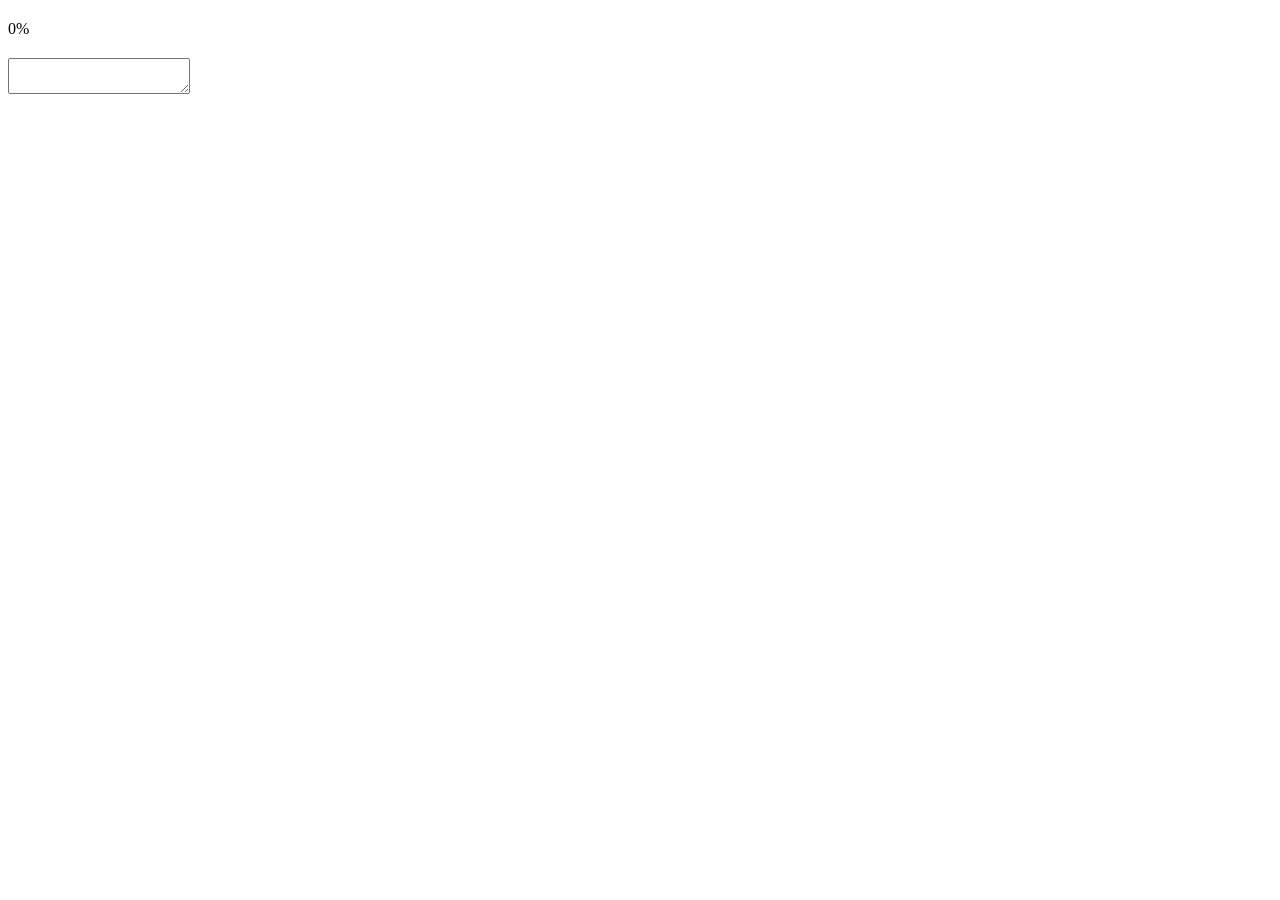
==== index.html @ c480bc1c "Add content-driven page structure" ====
<!doctype html>
<html lang="en">
<head>
  <meta charset="utf-8">
  <meta name="viewport" content="width=device-width, initial-scale=1">
  <title>Japan Diary</title>
  <link rel="stylesheet" href="styles.css">
</head>
<body>
  <main class="shell">
    <header class="topbar">
      <div class="brand" id="brand"></div>
      <nav class="nav" id="nav"></nav>
    </header>

    <section class="hero">
      <div>
        <div class="eyebrow" id="eyebrow"></div>
        <h1 id="heroTitle"></h1>
        <p class="lead" id="heroLead"></p>
      </div>
      <div class="hero-stack">
        <div class="polaroid">
          <div class="photo" id="heroPhoto"></div>
          <div class="caption" id="heroCaption"></div>
        </div>
        <div class="note">
          <b id="noteTitle"></b>
          <span id="noteText"></span>
        </div>
        <div class="stamp" id="stamp"></div>
      </div>
    </section>

    <section>
      <div class="progress-card">
        <div>
          <strong id="progressLabel"></strong>
          <div class="progress-track"><div id="progressFill" class="progress-fill"></div></div>
        </div>
        <div id="progressNum" class="progress-num">0%</div>
      </div>
    </section>

    <section id="weeks" class="divider">
      <div class="section-head">
        <h2 id="weeksTitle"></h2>
        <p id="weeksIntro"></p>
      </div>
      <div class="week-grid" id="weeksGrid"></div>
    </section>

    <section id="wishlist" class="divider">
      <div class="section-head">
        <h2 id="wishlistTitle"></h2>
        <p id="wishlistIntro"></p>
      </div>
      <div class="grid-2" id="wishlistGrid"></div>
    </section>

    <section id="routine" class="divider">
      <div class="section-head">
        <h2 id="routineTitle"></h2>
        <p id="routineIntro"></p>
      </div>
      <div class="card"><div class="routine" id="routineGrid"></div></div>
    </section>

    <section id="vlog" class="divider">
      <div class="section-head">
        <h2 id="vlogTitle"></h2>
        <p id="vlogIntro"></p>
      </div>
      <div class="vlog-layout">
        <div class="vlog-cover">
          <small id="vlogCoverSmall"></small>
          <h3 id="vlogCoverTitle"></h3>
          <p id="vlogCoverText"></p>
        </div>
        <div class="card">
          <h3 id="shotsTitle"></h3>
          <p id="shotsIntro"></p>
          <div class="shot-grid" id="shotGrid"></div>
        </div>
      </div>
    </section>

    <section id="work" class="divider">
      <div class="section-head">
        <h2 id="workTitle"></h2>
        <p id="workIntro"></p>
      </div>
      <div class="grid-2" id="workGrid"></div>
    </section>

    <section id="notes" class="divider">
      <div class="section-head">
        <h2 id="notesTitle"></h2>
        <p id="notesIntro"></p>
      </div>
      <div class="card">
        <textarea id="dailyNotes"></textarea>
        <div class="tiny" id="notesHint"></div>
      </div>
    </section>

    <footer class="footer">
      <span id="footerLeft"></span>
      <span id="footerRight"></span>
    </footer>
  </main>

  <script src="content.js"></script>
  <script src="app.js"></script>
</body>
</html>
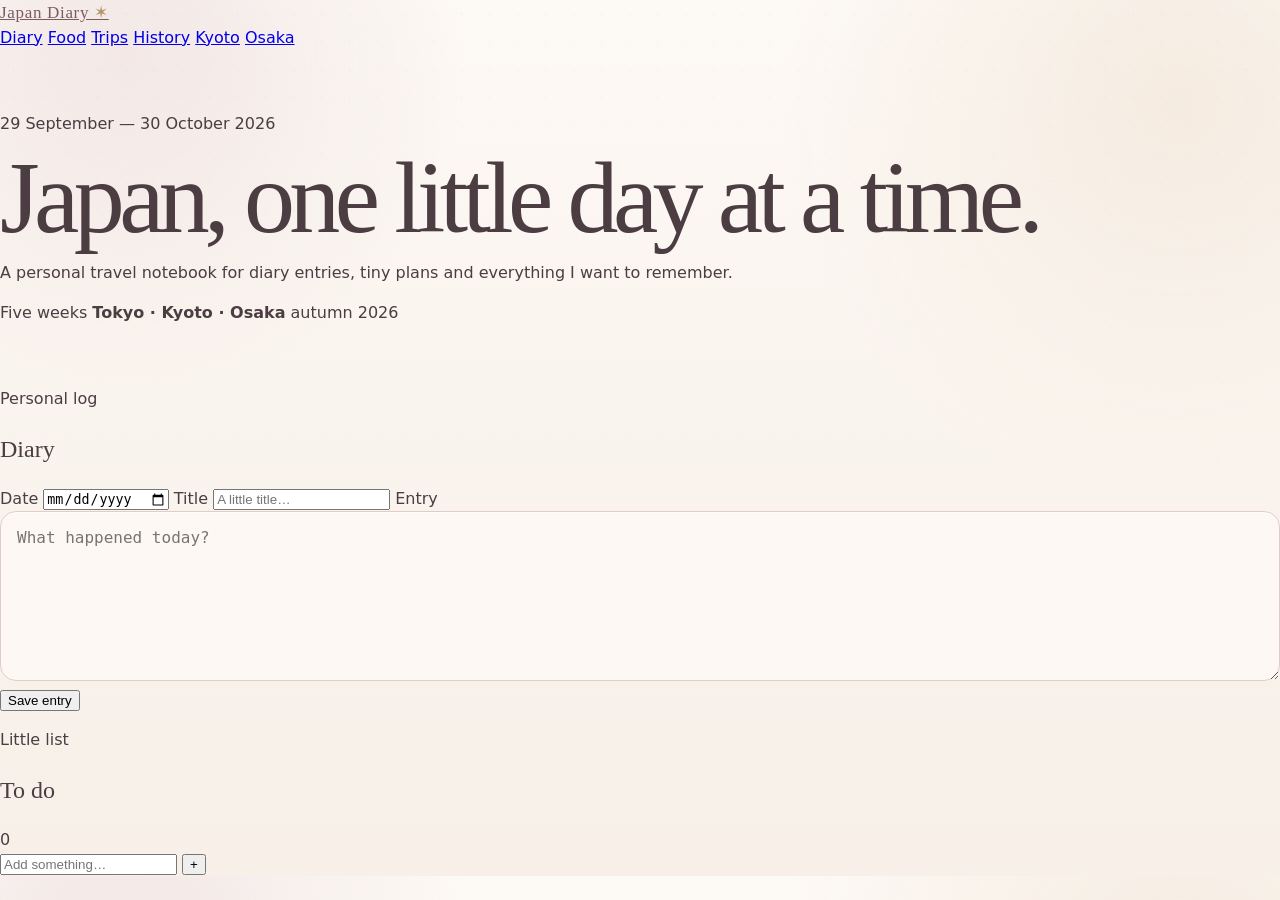
==== commit ba87d731: "Rebuild homepage as diary and todo hub" ====
--- a/index.html
+++ b/index.html
@@ -6,111 +6,79 @@
   <title>Japan Diary</title>
   <link rel="stylesheet" href="styles.css">
 </head>
-<body>
-  <main class="shell">
-    <header class="topbar">
-      <div class="brand" id="brand"></div>
-      <nav class="nav" id="nav"></nav>
-    </header>
+<body data-page="home">
+  <header class="site-header">
+    <a class="brand" href="index.html">Japan Diary <span>✶</span></a>
+    <nav class="site-nav" aria-label="Main navigation">
+      <a class="active" href="index.html">Diary</a>
+      <a href="pages/food.html">Food</a>
+      <a href="pages/trips.html">Trips</a>
+      <a href="pages/history.html">History</a>
+      <a href="pages/kyoto.html">Kyoto</a>
+      <a href="pages/osaka.html">Osaka</a>
+    </nav>
+  </header>
 
-    <section class="hero">
+  <main class="page-shell">
+    <section class="home-hero">
       <div>
-        <div class="eyebrow" id="eyebrow"></div>
-        <h1 id="heroTitle"></h1>
-        <p class="lead" id="heroLead"></p>
+        <p class="kicker">29 September — 30 October 2026</p>
+        <h1>Japan, one little day at a time.</h1>
+        <p class="intro">A personal travel notebook for diary entries, tiny plans and everything I want to remember.</p>
       </div>
-      <div class="hero-stack">
-        <div class="polaroid">
-          <div class="photo" id="heroPhoto"></div>
-          <div class="caption" id="heroCaption"></div>
-        </div>
-        <div class="note">
-          <b id="noteTitle"></b>
-          <span id="noteText"></span>
-        </div>
-        <div class="stamp" id="stamp"></div>
-      </div>
+      <aside class="vintage-note">
+        <span class="note-label">Five weeks</span>
+        <strong>Tokyo · Kyoto · Osaka</strong>
+        <span class="note-small">autumn 2026</span>
+      </aside>
     </section>
 
-    <section>
-      <div class="progress-card">
-        <div>
-          <strong id="progressLabel"></strong>
-          <div class="progress-track"><div id="progressFill" class="progress-fill"></div></div>
+    <section class="home-grid">
+      <article class="paper-card">
+        <div class="section-heading compact">
+          <div>
+            <p class="kicker">Personal log</p>
+            <h2>Diary</h2>
+          </div>
         </div>
-        <div id="progressNum" class="progress-num">0%</div>
-      </div>
+
+        <form id="diaryForm" class="editor-form">
+          <label>
+            Date
+            <input id="diaryDate" type="date" required>
+          </label>
+          <label>
+            Title
+            <input id="diaryTitle" type="text" placeholder="A little title…" required>
+          </label>
+          <label>
+            Entry
+            <textarea id="diaryText" placeholder="What happened today?" required></textarea>
+          </label>
+          <button class="button" type="submit">Save entry</button>
+        </form>
+
+        <div id="diaryEntries" class="entry-list" aria-live="polite"></div>
+      </article>
+
+      <aside class="paper-card todo-panel">
+        <div class="section-heading compact">
+          <div>
+            <p class="kicker">Little list</p>
+            <h2>To do</h2>
+          </div>
+          <span id="todoCount" class="counter">0</span>
+        </div>
+
+        <form id="todoForm" class="inline-form">
+          <input id="todoInput" type="text" placeholder="Add something…" required>
+          <button class="icon-button" type="submit" aria-label="Add todo">+</button>
+        </form>
+        <div id="todoList" class="todo-list" aria-live="polite"></div>
+      </aside>
     </section>
-
-    <section id="weeks" class="divider">
-      <div class="section-head">
-        <h2 id="weeksTitle"></h2>
-        <p id="weeksIntro"></p>
-      </div>
-      <div class="week-grid" id="weeksGrid"></div>
-    </section>
-
-    <section id="wishlist" class="divider">
-      <div class="section-head">
-        <h2 id="wishlistTitle"></h2>
-        <p id="wishlistIntro"></p>
-      </div>
-      <div class="grid-2" id="wishlistGrid"></div>
-    </section>
-
-    <section id="routine" class="divider">
-      <div class="section-head">
-        <h2 id="routineTitle"></h2>
-        <p id="routineIntro"></p>
-      </div>
-      <div class="card"><div class="routine" id="routineGrid"></div></div>
-    </section>
-
-    <section id="vlog" class="divider">
-      <div class="section-head">
-        <h2 id="vlogTitle"></h2>
-        <p id="vlogIntro"></p>
-      </div>
-      <div class="vlog-layout">
-        <div class="vlog-cover">
-          <small id="vlogCoverSmall"></small>
-          <h3 id="vlogCoverTitle"></h3>
-          <p id="vlogCoverText"></p>
-        </div>
-        <div class="card">
-          <h3 id="shotsTitle"></h3>
-          <p id="shotsIntro"></p>
-          <div class="shot-grid" id="shotGrid"></div>
-        </div>
-      </div>
-    </section>
-
-    <section id="work" class="divider">
-      <div class="section-head">
-        <h2 id="workTitle"></h2>
-        <p id="workIntro"></p>
-      </div>
-      <div class="grid-2" id="workGrid"></div>
-    </section>
-
-    <section id="notes" class="divider">
-      <div class="section-head">
-        <h2 id="notesTitle"></h2>
-        <p id="notesIntro"></p>
-      </div>
-      <div class="card">
-        <textarea id="dailyNotes"></textarea>
-        <div class="tiny" id="notesHint"></div>
-      </div>
-    </section>
-
-    <footer class="footer">
-      <span id="footerLeft"></span>
-      <span id="footerRight"></span>
-    </footer>
   </main>
 
-  <script src="content.js"></script>
-  <script src="app.js"></script>
+  <script src="site.js"></script>
 </body>
 </html>
--- a/styles.css
+++ b/styles.css
@@ -0,0 +1,467 @@
+:root {
+    --paper: #faf4ee;
+    --paper-2: #f3e6db;
+    --rose-powder: #d8bcc1;
+    --rose-dust: #c79ea7;
+    --rose-deep: #9d6e78;
+    --mauve-brown: #7c5c64;
+    --ink: #4b3d42;
+    --muted: #8b777b;
+    --gold: #b59667;
+    --line: #dfcec7;
+    --white: rgba(255,255,255,.72);
+    --shadow: 0 18px 42px rgba(105, 77, 83, .10);
+  }
+
+  * { box-sizing: border-box; }
+  html { scroll-behavior: smooth; }
+
+  body {
+    margin: 0;
+    color: var(--ink);
+    background:
+      radial-gradient(circle at 10% 6%, rgba(216,188,193,.28), transparent 24%),
+      radial-gradient(circle at 92% 12%, rgba(245,235,224,.95), transparent 28%),
+      linear-gradient(180deg, #fdf9f5 0%, var(--paper) 48%, #f7efe8 100%);
+    font-family: "Inter", ui-sans-serif, system-ui, -apple-system, BlinkMacSystemFont, "Segoe UI", sans-serif;
+    line-height: 1.5;
+  }
+
+  body::before {
+    content: "";
+    position: fixed;
+    inset: 0;
+    pointer-events: none;
+    opacity: .18;
+    background-image:
+      radial-gradient(circle, rgba(124,92,100,.18) 1px, transparent 1.2px);
+    background-size: 28px 28px;
+    mask-image: linear-gradient(to bottom, black, transparent 70%);
+  }
+
+  .shell {
+    max-width: 1160px;
+    margin: 0 auto;
+    padding: 18px 20px 84px;
+    position: relative;
+    z-index: 1;
+  }
+
+  .topbar {
+    display: flex;
+    justify-content: space-between;
+    align-items: center;
+    gap: 16px;
+    padding: 14px 18px;
+    position: sticky;
+    top: 10px;
+    z-index: 20;
+    border: 1px solid var(--line);
+    border-radius: 20px;
+    background: rgba(250,244,238,.84);
+    backdrop-filter: blur(12px);
+    box-shadow: 0 10px 28px rgba(111, 86, 91, .06);
+  }
+
+  .brand {
+    font-family: Georgia, "Times New Roman", serif;
+    font-size: 17px;
+    letter-spacing: .04em;
+    color: var(--mauve-brown);
+  }
+
+  .brand span { color: var(--gold); }
+
+  .nav {
+    display: flex;
+    gap: 8px;
+    flex-wrap: wrap;
+  }
+
+  .nav a {
+    text-decoration: none;
+    color: var(--mauve-brown);
+    font-size: 12px;
+    padding: 8px 11px;
+    border-radius: 999px;
+    border: 1px solid rgba(223,206,199,.8);
+    background: rgba(255,255,255,.42);
+  }
+
+  .nav a:hover { background: rgba(255,255,255,.72); }
+
+  .hero {
+    padding: 60px 0 42px;
+    display: grid;
+    grid-template-columns: 1.16fr .84fr;
+    gap: 30px;
+    align-items: center;
+  }
+
+  .eyebrow {
+    display: inline-block;
+    color: var(--rose-deep);
+    font-size: 12px;
+    text-transform: uppercase;
+    letter-spacing: .2em;
+    font-weight: 700;
+  }
+
+  h1, h2, h3 {
+    font-family: Georgia, "Times New Roman", serif;
+    font-weight: 500;
+  }
+
+  h1 {
+    margin: 12px 0 18px;
+    font-size: clamp(58px, 8vw, 102px);
+    line-height: .90;
+    letter-spacing: -.055em;
+    color: var(--ink);
+  }
+
+  h1 em { font-style: italic; color: var(--rose-deep); }
+
+  .lead {
+    max-width: 650px;
+    font-size: clamp(17px, 2vw, 21px);
+    color: #6d5c61;
+  }
+
+  .hero-stack { position: relative; min-height: 420px; }
+
+  .polaroid,
+  .note {
+    position: absolute;
+    border: 1px solid var(--line);
+    background: rgba(255,255,255,.82);
+    box-shadow: var(--shadow);
+  }
+
+  .polaroid {
+    width: 72%; right: 3%; top: 8px;
+    padding: 14px 14px 20px;
+    border-radius: 10px;
+    transform: rotate(3deg);
+  }
+
+  .photo {
+    height: 270px;
+    border-radius: 4px;
+    background:
+      linear-gradient(180deg, rgba(255,255,255,.15), rgba(112,84,90,.15)),
+      linear-gradient(145deg, #e9d3d3 0 26%, #f6ede5 26% 55%, #d7b0b6 55% 100%);
+    position: relative;
+    overflow: hidden;
+    filter: saturate(.85) contrast(.95);
+  }
+
+  .photo::before {
+    content: "";
+    position: absolute;
+    inset: 18px;
+    border: 1px solid rgba(255,255,255,.45);
+  }
+
+  .photo::after {
+    content: "Lorem ipsum";
+    position: absolute;
+    left: 50%; top: 50%;
+    transform: translate(-50%, -50%);
+    font-family: Georgia, serif;
+    font-style: italic;
+    color: rgba(255,255,255,.86);
+    font-size: 34px;
+    letter-spacing: .03em;
+  }
+
+  .caption {
+    margin-top: 12px;
+    text-align: center;
+    color: var(--mauve-brown);
+    font-family: Georgia, serif;
+    font-size: 15px;
+  }
+
+  .note {
+    width: 48%; left: 2%; bottom: 20px;
+    padding: 18px;
+    border-radius: 18px;
+    background: linear-gradient(180deg, #fffaf6, #f6e9e2);
+    transform: rotate(-5deg);
+  }
+
+  .note::before {
+    content: "";
+    position: absolute;
+    width: 70px; height: 20px;
+    top: -10px; left: 50%;
+    transform: translateX(-50%) rotate(-1deg);
+    background: rgba(201,182,162,.42);
+    border: 1px solid rgba(181,150,103,.28);
+  }
+
+  .note b {
+    display: block;
+    margin-bottom: 6px;
+    color: var(--rose-deep);
+    font-family: Georgia, serif;
+    font-size: 20px;
+  }
+
+  .stamp {
+    position: absolute;
+    right: 0; bottom: 4px;
+    width: 90px; height: 90px;
+    border: 1px solid rgba(157,110,120,.35);
+    border-radius: 50%;
+    display: grid;
+    place-items: center;
+    color: rgba(157,110,120,.48);
+    font-family: Georgia, serif;
+    font-size: 22px;
+    transform: rotate(-11deg);
+  }
+
+  section { margin-top: 62px; scroll-margin-top: 90px; }
+
+  .section-head {
+    display: flex;
+    justify-content: space-between;
+    gap: 20px;
+    align-items: end;
+    margin-bottom: 22px;
+  }
+
+  .section-head h2 {
+    margin: 0;
+    font-size: clamp(36px, 5vw, 56px);
+    letter-spacing: -.04em;
+    color: var(--ink);
+  }
+
+  .section-head p { margin: 0; max-width: 460px; color: var(--muted); }
+
+  .divider { position: relative; padding-top: 28px; }
+
+  .divider::before {
+    content: "";
+    position: absolute;
+    left: 0; right: 0; top: 0;
+    height: 12px;
+    background: radial-gradient(circle at 6px 6px, rgba(199,158,167,.28) 4px, transparent 4.5px) repeat-x;
+    background-size: 24px 12px;
+    opacity: .85;
+  }
+
+  .progress-card {
+    display: grid;
+    grid-template-columns: 1fr auto;
+    gap: 18px;
+    align-items: center;
+    padding: 22px 24px;
+    border: 1px solid var(--line);
+    border-radius: 22px;
+    background: linear-gradient(180deg, rgba(255,255,255,.78), rgba(246,233,226,.66));
+    box-shadow: var(--shadow);
+  }
+
+  .progress-track {
+    height: 10px;
+    margin-top: 10px;
+    border-radius: 999px;
+    background: var(--paper-2);
+    overflow: hidden;
+    border: 1px solid rgba(223,206,199,.7);
+  }
+
+  .progress-fill {
+    height: 100%; width: 0%;
+    background: linear-gradient(90deg, var(--rose-powder), var(--rose-deep), var(--gold));
+    transition: width .2s ease;
+  }
+
+  .progress-num { font-family: Georgia, serif; font-size: 37px; color: var(--rose-deep); }
+
+  .week-grid { display: grid; grid-template-columns: repeat(5, 1fr); gap: 12px; }
+
+  .week {
+    min-height: 225px;
+    padding: 18px;
+    border: 1px solid var(--line);
+    border-radius: 18px;
+    background: linear-gradient(180deg, rgba(255,255,255,.72), rgba(246,233,226,.54));
+    box-shadow: 0 10px 24px rgba(115, 88, 94, .05);
+    position: relative;
+  }
+
+  .week::after {
+    content: "";
+    position: absolute;
+    left: 18px; right: 18px; bottom: 14px;
+    height: 1px;
+    background: linear-gradient(90deg, transparent, rgba(181,150,103,.55), transparent);
+  }
+
+  .week small { color: var(--rose-deep); font-size: 11px; letter-spacing: .12em; }
+  .week h3 { margin: 18px 0 10px; font-size: 25px; color: var(--mauve-brown); }
+  .week p { margin: 0; color: #6d5f63; font-size: 14px; }
+  .week em { display: block; margin-top: 24px; font-family: Georgia, serif; color: var(--gold); font-size: 15px; }
+
+  .grid-2 { display: grid; grid-template-columns: 1fr 1fr; gap: 18px; }
+
+  .card {
+    position: relative;
+    padding: 24px;
+    border: 1px solid var(--line);
+    border-radius: 22px;
+    background: rgba(255,255,255,.72);
+    box-shadow: var(--shadow);
+    overflow: hidden;
+  }
+
+  .card::before {
+    content: "";
+    position: absolute;
+    inset: 10px;
+    border: 1px solid rgba(223,206,199,.52);
+    border-radius: 14px;
+    pointer-events: none;
+  }
+
+  .card h3 { margin: 0 0 7px; font-size: 30px; color: var(--mauve-brown); }
+  .card > p { margin-top: 0; color: var(--muted); }
+
+  .task {
+    display: grid;
+    grid-template-columns: 30px 1fr;
+    gap: 10px;
+    align-items: start;
+    padding: 11px 0;
+    border-bottom: 1px solid rgba(223,206,199,.62);
+    position: relative;
+    z-index: 1;
+  }
+
+  .task:last-child { border-bottom: 0; }
+  .task input { width: 20px; height: 20px; accent-color: var(--rose-deep); margin-top: 2px; }
+  .task input:checked + label { text-decoration: line-through; color: #a39498; }
+
+  .pill {
+    display: inline-block;
+    margin-left: 6px;
+    padding: 2px 8px;
+    border-radius: 999px;
+    border: 1px solid rgba(216,188,193,.8);
+    background: rgba(216,188,193,.28);
+    color: var(--rose-deep);
+    font-size: 11px;
+  }
+
+  .add-row { display: flex; gap: 8px; margin-top: 14px; position: relative; z-index: 1; }
+
+  .add-row input, textarea {
+    border: 1px solid var(--line);
+    background: rgba(255,250,246,.84);
+    color: var(--ink);
+    box-shadow: inset 0 1px 0 rgba(255,255,255,.8);
+  }
+
+  .add-row input { flex: 1; min-width: 0; padding: 12px 13px; border-radius: 14px; }
+
+  .add-row button {
+    min-width: 46px;
+    padding: 0 14px;
+    border-radius: 14px;
+    border: 1px solid rgba(181,150,103,.44);
+    background: linear-gradient(180deg, #f4e7da, #ead8ca);
+    color: var(--mauve-brown);
+  }
+
+  .routine {
+    display: grid;
+    grid-template-columns: 122px 1fr;
+    border-top: 1px solid var(--line);
+    position: relative;
+    z-index: 1;
+  }
+
+  .routine > div { padding: 14px 0; border-bottom: 1px solid var(--line); }
+  .routine .time { color: var(--rose-deep); font-weight: 700; font-size: 13px; }
+  .routine .text { padding-left: 14px; }
+
+  .vlog-layout { display: grid; grid-template-columns: .82fr 1.18fr; gap: 18px; }
+
+  .vlog-cover {
+    min-height: 430px;
+    padding: 24px;
+    border-radius: 24px;
+    color: #fffaf6;
+    display: flex;
+    flex-direction: column;
+    justify-content: space-between;
+    background:
+      linear-gradient(180deg, rgba(102,73,80,.05), rgba(102,73,80,.34)),
+      linear-gradient(145deg, #d8bcc1 0 32%, #efe3d8 32% 60%, #b68a93 60% 100%);
+    box-shadow: var(--shadow);
+    position: relative;
+    overflow: hidden;
+  }
+
+  .vlog-cover::before {
+    content: "No. 05";
+    position: absolute;
+    top: 16px; right: 18px;
+    font-family: Georgia, serif;
+    font-style: italic;
+    color: rgba(255,255,255,.58);
+    font-size: 24px;
+  }
+
+  .vlog-cover h3 { margin: 0; font-size: clamp(42px, 6vw, 62px); line-height: .95; }
+  .vlog-cover small { text-transform: uppercase; letter-spacing: .18em; }
+  .vlog-cover p { max-width: 310px; margin-bottom: 0; font-size: 14px; }
+
+  .shot-grid { display: grid; grid-template-columns: repeat(2, 1fr); gap: 10px; }
+
+  .shot {
+    min-height: 114px;
+    padding: 15px;
+    border-radius: 14px;
+    border: 1px dashed rgba(199,158,167,.8);
+    background: linear-gradient(180deg, rgba(255,255,255,.72), rgba(246,233,226,.46));
+  }
+
+  .shot b { display: block; margin-bottom: 8px; font-family: Georgia, serif; font-size: 20px; color: var(--mauve-brown); }
+  .shot span { color: var(--muted); font-size: 13px; }
+
+  textarea { width: 100%; min-height: 170px; resize: vertical; border-radius: 16px; padding: 16px; font-size: 16px; }
+  .tiny { margin-top: 8px; color: var(--muted); font-size: 12px; }
+
+  .footer {
+    margin-top: 74px;
+    padding-top: 22px;
+    border-top: 1px solid var(--line);
+    display: flex;
+    justify-content: space-between;
+    gap: 20px;
+    color: var(--muted);
+    font-size: 12px;
+  }
+
+  @media (max-width: 900px) {
+    .hero, .grid-2, .vlog-layout { grid-template-columns: 1fr; }
+    .hero-stack { min-height: 390px; }
+    .week-grid { grid-template-columns: 1fr 1fr; }
+  }
+
+  @media (max-width: 600px) {
+    .topbar { position: static; flex-direction: column; align-items: flex-start; }
+    .week-grid, .shot-grid { grid-template-columns: 1fr; }
+    .section-head { flex-direction: column; align-items: flex-start; }
+    .progress-card { grid-template-columns: 1fr; }
+    .routine { grid-template-columns: 92px 1fr; }
+    .footer { flex-direction: column; }
+    .polaroid { width: 78%; right: 0; }
+    .note { width: 54%; left: 0; }
+  }
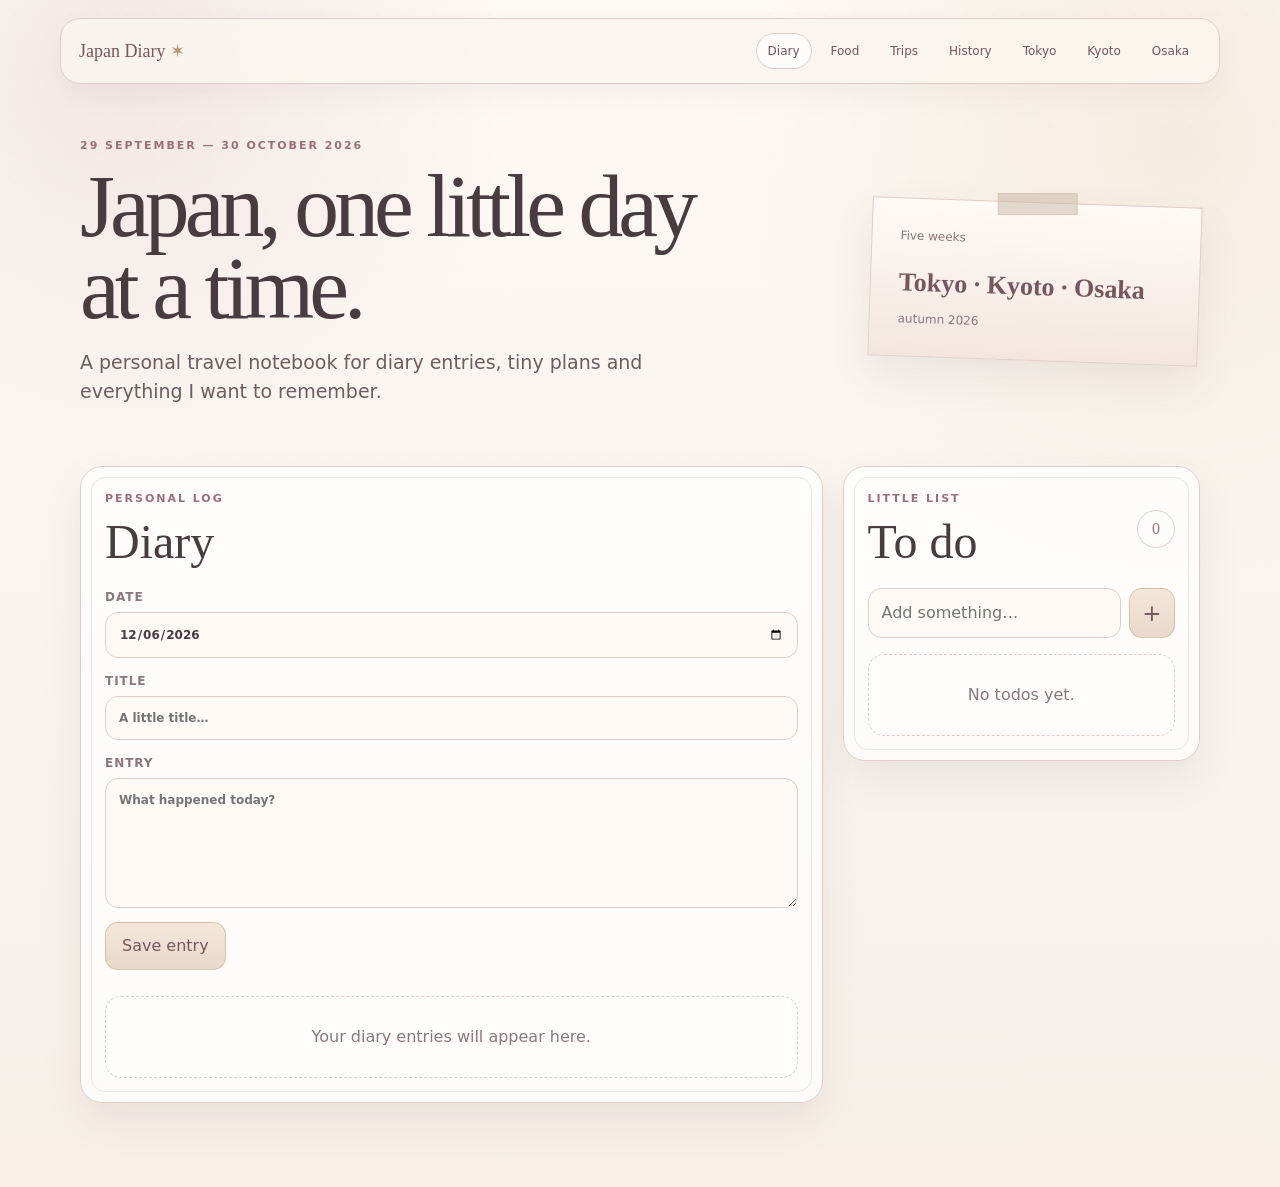
==== commit 43b2977b: "Add Tokyo to main navigation" ====
--- a/index.html
+++ b/index.html
@@ -14,6 +14,7 @@
       <a href="pages/food.html">Food</a>
       <a href="pages/trips.html">Trips</a>
       <a href="pages/history.html">History</a>
+      <a href="pages/tokyo.html">Tokyo</a>
       <a href="pages/kyoto.html">Kyoto</a>
       <a href="pages/osaka.html">Osaka</a>
     </nav>
--- a/styles.css
+++ b/styles.css
@@ -1,467 +1,43 @@
 :root {
-    --paper: #faf4ee;
-    --paper-2: #f3e6db;
-    --rose-powder: #d8bcc1;
-    --rose-dust: #c79ea7;
-    --rose-deep: #9d6e78;
-    --mauve-brown: #7c5c64;
-    --ink: #4b3d42;
-    --muted: #8b777b;
-    --gold: #b59667;
-    --line: #dfcec7;
-    --white: rgba(255,255,255,.72);
-    --shadow: 0 18px 42px rgba(105, 77, 83, .10);
-  }
-
-  * { box-sizing: border-box; }
-  html { scroll-behavior: smooth; }
-
-  body {
-    margin: 0;
-    color: var(--ink);
-    background:
-      radial-gradient(circle at 10% 6%, rgba(216,188,193,.28), transparent 24%),
-      radial-gradient(circle at 92% 12%, rgba(245,235,224,.95), transparent 28%),
-      linear-gradient(180deg, #fdf9f5 0%, var(--paper) 48%, #f7efe8 100%);
-    font-family: "Inter", ui-sans-serif, system-ui, -apple-system, BlinkMacSystemFont, "Segoe UI", sans-serif;
-    line-height: 1.5;
-  }
-
-  body::before {
-    content: "";
-    position: fixed;
-    inset: 0;
-    pointer-events: none;
-    opacity: .18;
-    background-image:
-      radial-gradient(circle, rgba(124,92,100,.18) 1px, transparent 1.2px);
-    background-size: 28px 28px;
-    mask-image: linear-gradient(to bottom, black, transparent 70%);
-  }
-
-  .shell {
-    max-width: 1160px;
-    margin: 0 auto;
-    padding: 18px 20px 84px;
-    position: relative;
-    z-index: 1;
-  }
-
-  .topbar {
-    display: flex;
-    justify-content: space-between;
-    align-items: center;
-    gap: 16px;
-    padding: 14px 18px;
-    position: sticky;
-    top: 10px;
-    z-index: 20;
-    border: 1px solid var(--line);
-    border-radius: 20px;
-    background: rgba(250,244,238,.84);
-    backdrop-filter: blur(12px);
-    box-shadow: 0 10px 28px rgba(111, 86, 91, .06);
-  }
-
-  .brand {
-    font-family: Georgia, "Times New Roman", serif;
-    font-size: 17px;
-    letter-spacing: .04em;
-    color: var(--mauve-brown);
-  }
-
-  .brand span { color: var(--gold); }
-
-  .nav {
-    display: flex;
-    gap: 8px;
-    flex-wrap: wrap;
-  }
-
-  .nav a {
-    text-decoration: none;
-    color: var(--mauve-brown);
-    font-size: 12px;
-    padding: 8px 11px;
-    border-radius: 999px;
-    border: 1px solid rgba(223,206,199,.8);
-    background: rgba(255,255,255,.42);
-  }
-
-  .nav a:hover { background: rgba(255,255,255,.72); }
-
-  .hero {
-    padding: 60px 0 42px;
-    display: grid;
-    grid-template-columns: 1.16fr .84fr;
-    gap: 30px;
-    align-items: center;
-  }
-
-  .eyebrow {
-    display: inline-block;
-    color: var(--rose-deep);
-    font-size: 12px;
-    text-transform: uppercase;
-    letter-spacing: .2em;
-    font-weight: 700;
-  }
-
-  h1, h2, h3 {
-    font-family: Georgia, "Times New Roman", serif;
-    font-weight: 500;
-  }
-
-  h1 {
-    margin: 12px 0 18px;
-    font-size: clamp(58px, 8vw, 102px);
-    line-height: .90;
-    letter-spacing: -.055em;
-    color: var(--ink);
-  }
-
-  h1 em { font-style: italic; color: var(--rose-deep); }
-
-  .lead {
-    max-width: 650px;
-    font-size: clamp(17px, 2vw, 21px);
-    color: #6d5c61;
-  }
-
-  .hero-stack { position: relative; min-height: 420px; }
-
-  .polaroid,
-  .note {
-    position: absolute;
-    border: 1px solid var(--line);
-    background: rgba(255,255,255,.82);
-    box-shadow: var(--shadow);
-  }
-
-  .polaroid {
-    width: 72%; right: 3%; top: 8px;
-    padding: 14px 14px 20px;
-    border-radius: 10px;
-    transform: rotate(3deg);
-  }
-
-  .photo {
-    height: 270px;
-    border-radius: 4px;
-    background:
-      linear-gradient(180deg, rgba(255,255,255,.15), rgba(112,84,90,.15)),
-      linear-gradient(145deg, #e9d3d3 0 26%, #f6ede5 26% 55%, #d7b0b6 55% 100%);
-    position: relative;
-    overflow: hidden;
-    filter: saturate(.85) contrast(.95);
-  }
-
-  .photo::before {
-    content: "";
-    position: absolute;
-    inset: 18px;
-    border: 1px solid rgba(255,255,255,.45);
-  }
-
-  .photo::after {
-    content: "Lorem ipsum";
-    position: absolute;
-    left: 50%; top: 50%;
-    transform: translate(-50%, -50%);
-    font-family: Georgia, serif;
-    font-style: italic;
-    color: rgba(255,255,255,.86);
-    font-size: 34px;
-    letter-spacing: .03em;
-  }
-
-  .caption {
-    margin-top: 12px;
-    text-align: center;
-    color: var(--mauve-brown);
-    font-family: Georgia, serif;
-    font-size: 15px;
-  }
-
-  .note {
-    width: 48%; left: 2%; bottom: 20px;
-    padding: 18px;
-    border-radius: 18px;
-    background: linear-gradient(180deg, #fffaf6, #f6e9e2);
-    transform: rotate(-5deg);
-  }
-
-  .note::before {
-    content: "";
-    position: absolute;
-    width: 70px; height: 20px;
-    top: -10px; left: 50%;
-    transform: translateX(-50%) rotate(-1deg);
-    background: rgba(201,182,162,.42);
-    border: 1px solid rgba(181,150,103,.28);
-  }
-
-  .note b {
-    display: block;
-    margin-bottom: 6px;
-    color: var(--rose-deep);
-    font-family: Georgia, serif;
-    font-size: 20px;
-  }
-
-  .stamp {
-    position: absolute;
-    right: 0; bottom: 4px;
-    width: 90px; height: 90px;
-    border: 1px solid rgba(157,110,120,.35);
-    border-radius: 50%;
-    display: grid;
-    place-items: center;
-    color: rgba(157,110,120,.48);
-    font-family: Georgia, serif;
-    font-size: 22px;
-    transform: rotate(-11deg);
-  }
-
-  section { margin-top: 62px; scroll-margin-top: 90px; }
-
-  .section-head {
-    display: flex;
-    justify-content: space-between;
-    gap: 20px;
-    align-items: end;
-    margin-bottom: 22px;
-  }
-
-  .section-head h2 {
-    margin: 0;
-    font-size: clamp(36px, 5vw, 56px);
-    letter-spacing: -.04em;
-    color: var(--ink);
-  }
-
-  .section-head p { margin: 0; max-width: 460px; color: var(--muted); }
-
-  .divider { position: relative; padding-top: 28px; }
-
-  .divider::before {
-    content: "";
-    position: absolute;
-    left: 0; right: 0; top: 0;
-    height: 12px;
-    background: radial-gradient(circle at 6px 6px, rgba(199,158,167,.28) 4px, transparent 4.5px) repeat-x;
-    background-size: 24px 12px;
-    opacity: .85;
-  }
-
-  .progress-card {
-    display: grid;
-    grid-template-columns: 1fr auto;
-    gap: 18px;
-    align-items: center;
-    padding: 22px 24px;
-    border: 1px solid var(--line);
-    border-radius: 22px;
-    background: linear-gradient(180deg, rgba(255,255,255,.78), rgba(246,233,226,.66));
-    box-shadow: var(--shadow);
-  }
-
-  .progress-track {
-    height: 10px;
-    margin-top: 10px;
-    border-radius: 999px;
-    background: var(--paper-2);
-    overflow: hidden;
-    border: 1px solid rgba(223,206,199,.7);
-  }
-
-  .progress-fill {
-    height: 100%; width: 0%;
-    background: linear-gradient(90deg, var(--rose-powder), var(--rose-deep), var(--gold));
-    transition: width .2s ease;
-  }
-
-  .progress-num { font-family: Georgia, serif; font-size: 37px; color: var(--rose-deep); }
-
-  .week-grid { display: grid; grid-template-columns: repeat(5, 1fr); gap: 12px; }
-
-  .week {
-    min-height: 225px;
-    padding: 18px;
-    border: 1px solid var(--line);
-    border-radius: 18px;
-    background: linear-gradient(180deg, rgba(255,255,255,.72), rgba(246,233,226,.54));
-    box-shadow: 0 10px 24px rgba(115, 88, 94, .05);
-    position: relative;
-  }
-
-  .week::after {
-    content: "";
-    position: absolute;
-    left: 18px; right: 18px; bottom: 14px;
-    height: 1px;
-    background: linear-gradient(90deg, transparent, rgba(181,150,103,.55), transparent);
-  }
-
-  .week small { color: var(--rose-deep); font-size: 11px; letter-spacing: .12em; }
-  .week h3 { margin: 18px 0 10px; font-size: 25px; color: var(--mauve-brown); }
-  .week p { margin: 0; color: #6d5f63; font-size: 14px; }
-  .week em { display: block; margin-top: 24px; font-family: Georgia, serif; color: var(--gold); font-size: 15px; }
-
-  .grid-2 { display: grid; grid-template-columns: 1fr 1fr; gap: 18px; }
-
-  .card {
-    position: relative;
-    padding: 24px;
-    border: 1px solid var(--line);
-    border-radius: 22px;
-    background: rgba(255,255,255,.72);
-    box-shadow: var(--shadow);
-    overflow: hidden;
-  }
-
-  .card::before {
-    content: "";
-    position: absolute;
-    inset: 10px;
-    border: 1px solid rgba(223,206,199,.52);
-    border-radius: 14px;
-    pointer-events: none;
-  }
-
-  .card h3 { margin: 0 0 7px; font-size: 30px; color: var(--mauve-brown); }
-  .card > p { margin-top: 0; color: var(--muted); }
-
-  .task {
-    display: grid;
-    grid-template-columns: 30px 1fr;
-    gap: 10px;
-    align-items: start;
-    padding: 11px 0;
-    border-bottom: 1px solid rgba(223,206,199,.62);
-    position: relative;
-    z-index: 1;
-  }
-
-  .task:last-child { border-bottom: 0; }
-  .task input { width: 20px; height: 20px; accent-color: var(--rose-deep); margin-top: 2px; }
-  .task input:checked + label { text-decoration: line-through; color: #a39498; }
-
-  .pill {
-    display: inline-block;
-    margin-left: 6px;
-    padding: 2px 8px;
-    border-radius: 999px;
-    border: 1px solid rgba(216,188,193,.8);
-    background: rgba(216,188,193,.28);
-    color: var(--rose-deep);
-    font-size: 11px;
-  }
-
-  .add-row { display: flex; gap: 8px; margin-top: 14px; position: relative; z-index: 1; }
-
-  .add-row input, textarea {
-    border: 1px solid var(--line);
-    background: rgba(255,250,246,.84);
-    color: var(--ink);
-    box-shadow: inset 0 1px 0 rgba(255,255,255,.8);
-  }
-
-  .add-row input { flex: 1; min-width: 0; padding: 12px 13px; border-radius: 14px; }
-
-  .add-row button {
-    min-width: 46px;
-    padding: 0 14px;
-    border-radius: 14px;
-    border: 1px solid rgba(181,150,103,.44);
-    background: linear-gradient(180deg, #f4e7da, #ead8ca);
-    color: var(--mauve-brown);
-  }
-
-  .routine {
-    display: grid;
-    grid-template-columns: 122px 1fr;
-    border-top: 1px solid var(--line);
-    position: relative;
-    z-index: 1;
-  }
-
-  .routine > div { padding: 14px 0; border-bottom: 1px solid var(--line); }
-  .routine .time { color: var(--rose-deep); font-weight: 700; font-size: 13px; }
-  .routine .text { padding-left: 14px; }
-
-  .vlog-layout { display: grid; grid-template-columns: .82fr 1.18fr; gap: 18px; }
-
-  .vlog-cover {
-    min-height: 430px;
-    padding: 24px;
-    border-radius: 24px;
-    color: #fffaf6;
-    display: flex;
-    flex-direction: column;
-    justify-content: space-between;
-    background:
-      linear-gradient(180deg, rgba(102,73,80,.05), rgba(102,73,80,.34)),
-      linear-gradient(145deg, #d8bcc1 0 32%, #efe3d8 32% 60%, #b68a93 60% 100%);
-    box-shadow: var(--shadow);
-    position: relative;
-    overflow: hidden;
-  }
-
-  .vlog-cover::before {
-    content: "No. 05";
-    position: absolute;
-    top: 16px; right: 18px;
-    font-family: Georgia, serif;
-    font-style: italic;
-    color: rgba(255,255,255,.58);
-    font-size: 24px;
-  }
-
-  .vlog-cover h3 { margin: 0; font-size: clamp(42px, 6vw, 62px); line-height: .95; }
-  .vlog-cover small { text-transform: uppercase; letter-spacing: .18em; }
-  .vlog-cover p { max-width: 310px; margin-bottom: 0; font-size: 14px; }
-
-  .shot-grid { display: grid; grid-template-columns: repeat(2, 1fr); gap: 10px; }
-
-  .shot {
-    min-height: 114px;
-    padding: 15px;
-    border-radius: 14px;
-    border: 1px dashed rgba(199,158,167,.8);
-    background: linear-gradient(180deg, rgba(255,255,255,.72), rgba(246,233,226,.46));
-  }
-
-  .shot b { display: block; margin-bottom: 8px; font-family: Georgia, serif; font-size: 20px; color: var(--mauve-brown); }
-  .shot span { color: var(--muted); font-size: 13px; }
-
-  textarea { width: 100%; min-height: 170px; resize: vertical; border-radius: 16px; padding: 16px; font-size: 16px; }
-  .tiny { margin-top: 8px; color: var(--muted); font-size: 12px; }
-
-  .footer {
-    margin-top: 74px;
-    padding-top: 22px;
-    border-top: 1px solid var(--line);
-    display: flex;
-    justify-content: space-between;
-    gap: 20px;
-    color: var(--muted);
-    font-size: 12px;
-  }
-
-  @media (max-width: 900px) {
-    .hero, .grid-2, .vlog-layout { grid-template-columns: 1fr; }
-    .hero-stack { min-height: 390px; }
-    .week-grid { grid-template-columns: 1fr 1fr; }
-  }
-
-  @media (max-width: 600px) {
-    .topbar { position: static; flex-direction: column; align-items: flex-start; }
-    .week-grid, .shot-grid { grid-template-columns: 1fr; }
-    .section-head { flex-direction: column; align-items: flex-start; }
-    .progress-card { grid-template-columns: 1fr; }
-    .routine { grid-template-columns: 92px 1fr; }
-    .footer { flex-direction: column; }
-    .polaroid { width: 78%; right: 0; }
-    .note { width: 54%; left: 0; }
-  }+  --paper:#faf4ee;
+  --paper-2:#f2e7df;
+  --powder:#d8bcc1;
+  --dust:#c79ea7;
+  --rose:#9d6e78;
+  --mauve:#76575f;
+  --ink:#493c40;
+  --muted:#8a777c;
+  --gold:#b59667;
+  --line:#dfcec7;
+  --white:rgba(255,255,255,.76);
+  --shadow:0 18px 42px rgba(105,77,83,.09);
+}
+*{box-sizing:border-box}
+html{scroll-behavior:smooth}
+body{margin:0;color:var(--ink);background:radial-gradient(circle at 10% 6%,rgba(216,188,193,.28),transparent 24%),radial-gradient(circle at 92% 12%,rgba(245,235,224,.95),transparent 28%),linear-gradient(180deg,#fdf9f5 0%,var(--paper) 48%,#f7efe8 100%);font-family:Inter,ui-sans-serif,system-ui,-apple-system,BlinkMacSystemFont,"Segoe UI",sans-serif;line-height:1.5;min-height:100vh}
+body:before{content:"";position:fixed;inset:0;pointer-events:none;opacity:.16;background-image:radial-gradient(circle,rgba(124,92,100,.18) 1px,transparent 1.2px);background-size:28px 28px;mask-image:linear-gradient(to bottom,black,transparent 72%)}
+a{color:inherit}
+button,input,textarea,select{font:inherit}
+button{cursor:pointer}
+.site-header{max-width:1160px;margin:18px auto 0;padding:14px 18px;display:flex;align-items:center;justify-content:space-between;gap:18px;position:sticky;top:10px;z-index:10;background:rgba(250,244,238,.9);backdrop-filter:blur(12px);border:1px solid var(--line);border-radius:20px;box-shadow:0 10px 28px rgba(111,86,91,.06)}
+.brand{font-family:Georgia,"Times New Roman",serif;text-decoration:none;font-size:18px;color:var(--mauve)}
+.brand span{color:var(--gold)}
+.site-nav{display:flex;gap:7px;flex-wrap:wrap}
+.site-nav a{text-decoration:none;font-size:12px;padding:8px 11px;border-radius:999px;color:var(--mauve);border:1px solid transparent}
+.site-nav a:hover,.site-nav a.active{background:rgba(255,255,255,.66);border-color:var(--line)}
+.page-shell{max-width:1160px;margin:0 auto;padding:54px 20px 84px;position:relative;z-index:1}
+.kicker{margin:0 0 10px;color:var(--rose);font-size:11px;font-weight:700;text-transform:uppercase;letter-spacing:.18em}
+h1,h2,h3{font-family:Georgia,"Times New Roman",serif;font-weight:500}
+h1{margin:0;font-size:clamp(52px,7vw,96px);line-height:.92;letter-spacing:-.055em}
+h2{margin:0;font-size:clamp(34px,4vw,48px);line-height:1}
+h3{margin:0;font-size:24px}.intro{max-width:650px;font-size:19px;color:#6d5c61}
+.home-hero,.page-hero{display:grid;grid-template-columns:1.25fr .75fr;gap:28px;align-items:center;margin-bottom:42px}.page-hero{grid-template-columns:1fr .55fr}
+.vintage-note{justify-self:end;width:min(100%,330px);padding:28px;border:1px solid var(--line);background:linear-gradient(180deg,#fffaf6,#f3e6df);box-shadow:var(--shadow);transform:rotate(2deg);position:relative}
+.vintage-note:before{content:"";position:absolute;width:78px;height:20px;top:-10px;left:50%;transform:translateX(-50%) rotate(-2deg);background:rgba(196,176,156,.45);border:1px solid rgba(181,150,103,.2)}
+.note-label,.note-small{display:block;color:var(--muted);font-size:12px}.vintage-note strong{display:block;margin:18px 0 8px;font-family:Georgia,serif;font-size:26px;color:var(--mauve)}
+.home-grid{display:grid;grid-template-columns:1.35fr .65fr;gap:20px;align-items:start}.paper-card{background:var(--white);border:1px solid var(--line);border-radius:22px;padding:24px;box-shadow:var(--shadow);position:relative}.paper-card:before{content:"";position:absolute;inset:10px;border:1px solid rgba(223,206,199,.48);border-radius:14px;pointer-events:none}.section-heading{display:flex;align-items:end;justify-content:space-between;gap:18px;margin-bottom:22px;position:relative;z-index:1}.section-heading.compact{align-items:center}.counter{display:grid;place-items:center;min-width:38px;height:38px;border-radius:50%;border:1px solid var(--line);color:var(--rose);font-family:Georgia,serif}
+.editor-form,.inline-form{position:relative;z-index:1}.editor-form{display:grid;gap:14px;margin-bottom:26px}.editor-form label{display:grid;gap:6px;font-size:12px;color:var(--muted);font-weight:700;text-transform:uppercase;letter-spacing:.08em}.editor-form input,.editor-form textarea,.inline-form input,.collection-form input,.collection-form textarea,.collection-form select{width:100%;border:1px solid var(--line);background:rgba(255,250,246,.9);border-radius:13px;padding:12px 13px;color:var(--ink)}textarea{min-height:130px;resize:vertical}.button,.icon-button,.small-button{border:1px solid rgba(181,150,103,.4);background:linear-gradient(180deg,#f4e7da,#ead8ca);color:var(--mauve);border-radius:13px;padding:11px 16px}.button{justify-self:start}.inline-form{display:grid;grid-template-columns:1fr 46px;gap:8px;margin-bottom:16px}.icon-button{padding:0;font-size:23px}.entry-list,.todo-list,.collection-list{position:relative;z-index:1;display:grid;gap:12px}.diary-entry,.todo-item,.collection-card{border:1px solid rgba(223,206,199,.78);background:rgba(255,255,255,.52);border-radius:15px;padding:16px}.diary-meta,.card-meta{font-size:11px;color:var(--rose);text-transform:uppercase;letter-spacing:.1em}.diary-entry h3,.collection-card h3{margin:6px 0 8px}.diary-entry p,.collection-card p{margin:0;color:#6d5f63;white-space:pre-wrap}.entry-actions,.card-actions{display:flex;justify-content:flex-end;margin-top:10px}.small-button{padding:6px 10px;font-size:11px;background:transparent}.todo-item{display:grid;grid-template-columns:22px 1fr auto;gap:10px;align-items:center;padding:11px 12px}.todo-item input{width:18px;height:18px;accent-color:var(--rose)}.todo-item.done span{text-decoration:line-through;color:#a39498}.delete-button{border:0;background:transparent;color:var(--muted);font-size:18px;padding:2px 6px}
+.page-index{display:grid;grid-template-columns:repeat(5,1fr);gap:12px;margin:34px 0 50px}.page-index a{text-decoration:none;padding:18px;border:1px solid var(--line);background:rgba(255,255,255,.55);border-radius:16px;font-family:Georgia,serif;color:var(--mauve);text-align:center}.page-index a:hover{background:rgba(255,255,255,.82)}
+.content-layout{display:grid;grid-template-columns:.72fr 1.28fr;gap:20px;align-items:start}.sidebar-card{position:sticky;top:100px}.collection-form{display:grid;gap:12px;position:relative;z-index:1}.collection-form label{display:grid;gap:6px;color:var(--muted);font-size:11px;font-weight:700;text-transform:uppercase;letter-spacing:.08em}.collection-grid{display:grid;grid-template-columns:repeat(2,1fr);gap:14px}.collection-card{min-height:160px}.empty-state{padding:28px;border:1px dashed var(--line);border-radius:16px;text-align:center;color:var(--muted);background:rgba(255,255,255,.3)}.history-list .collection-card{min-height:auto}.history-list{display:grid;gap:14px}
+@media(max-width:900px){.site-header{position:static;margin:10px}.page-shell{padding-top:36px}.home-hero,.page-hero,.home-grid,.content-layout{grid-template-columns:1fr}.vintage-note{justify-self:start}.page-index{grid-template-columns:repeat(2,1fr)}.sidebar-card{position:static}.collection-grid{grid-template-columns:1fr}}
+@media(max-width:600px){.site-header{align-items:flex-start;flex-direction:column;border-radius:16px}.site-nav{width:100%;overflow-x:auto;flex-wrap:nowrap;padding-bottom:2px}.site-nav a{white-space:nowrap}.page-shell{padding-left:14px;padding-right:14px}.page-index{grid-template-columns:1fr}.paper-card{padding:19px}.home-hero,.page-hero{margin-bottom:30px}h1{font-size:52px}}
